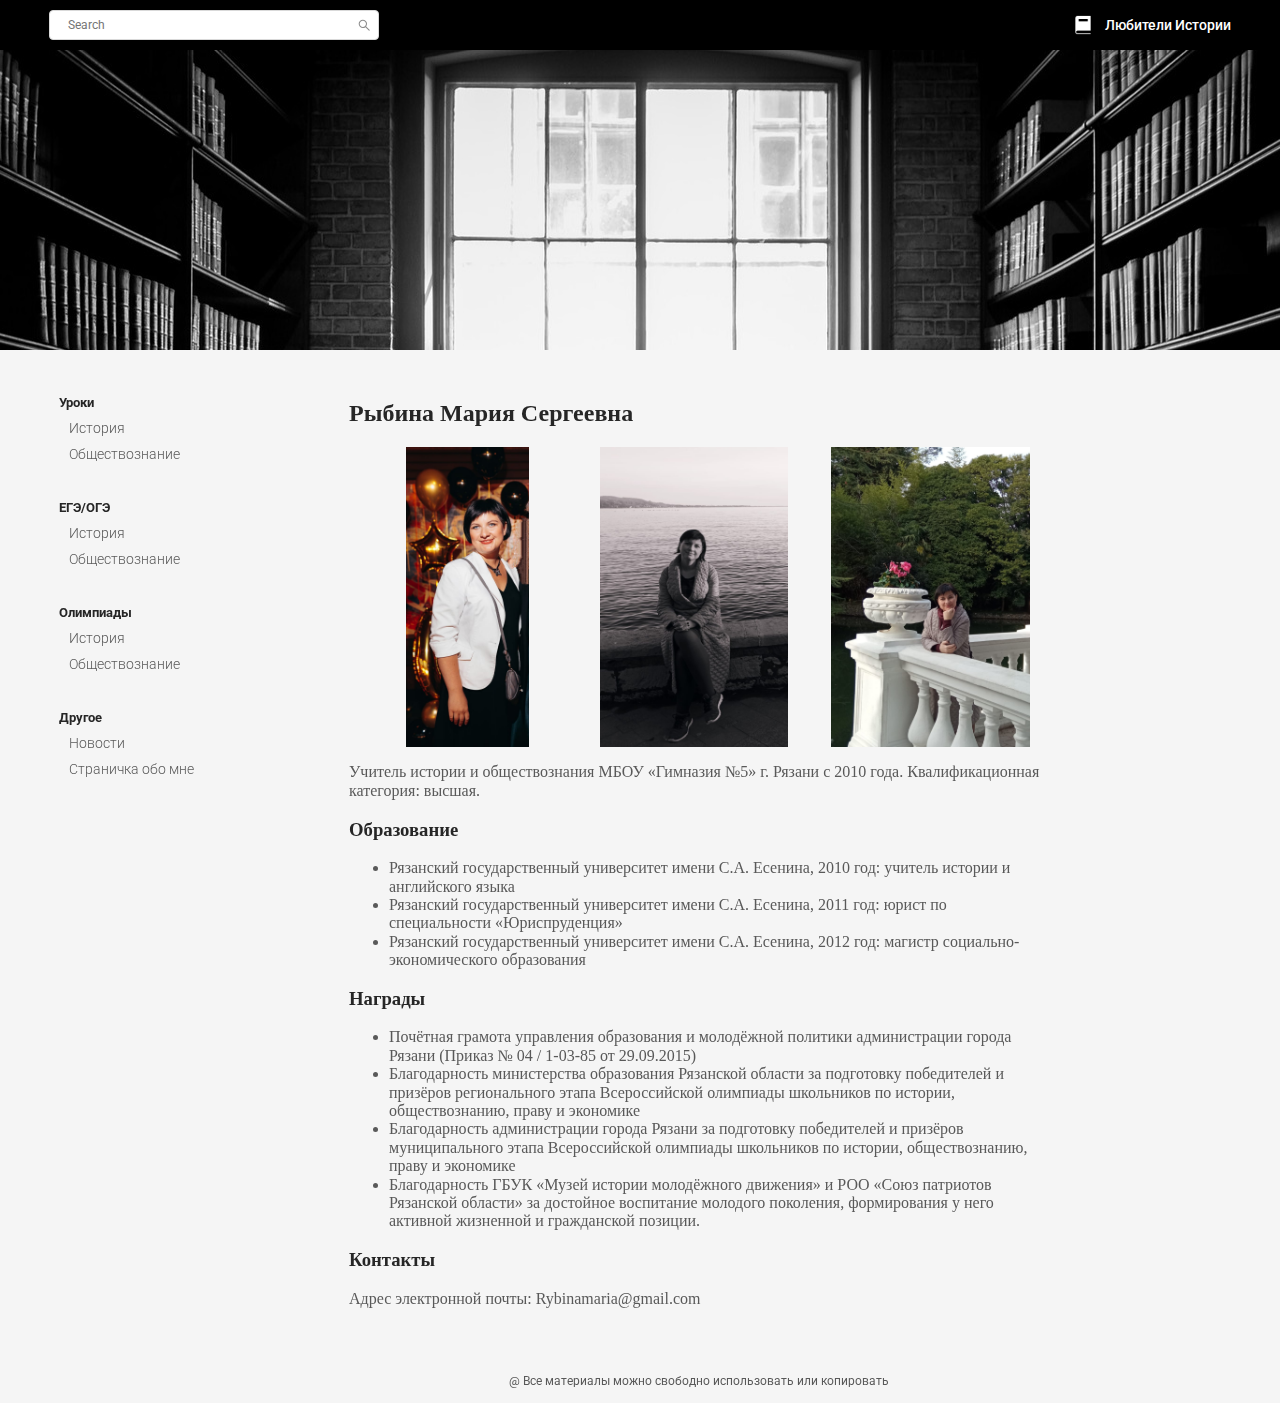
==== about.html @ 8a72e6a0 "create: admin page+ some fixes" ====
<!DOCTYPE html>
<html lang="ru">
<head>
    <meta charset="UTF-8">
    <meta name="viewport" content="width=device-width, initial-scale=1.0">
    <title>Любители Истории</title>
    <link rel="preconnect" href="https://fonts.gstatic.com">
    <link href="https://fonts.googleapis.com/css2?family=Roboto:wght@200;300;400;500;700&display=swap" rel="stylesheet"> 
    <link rel="preconnect" href="https://fonts.gstatic.com">
    <link href="https://fonts.googleapis.com/css2?family=East+Sea+Dokdo&display=swap" rel="stylesheet">
    <link rel="stylesheet" href="css/normalize.css">
    <link rel="stylesheet" href="css/style-for-small-back.css">
    <link rel="icon" href="https://anastasia-petrova.com/rybinams/favicon.ico" type="image/x-icon">
</head>
<body>
    <header class="header">
        <div class="container header__container">
            <div class="header__mobile-menu">
                <div class="header__line"></div>
                <div class="header__line"></div>
                <div class="header__line"></div>
            </div>
            <!-- /.header__mobile-menu -->
            <div class="header__search-block">
                <input type="search" class="header__search" placeholder="Search">
                <img src="img/search-icon.svg" alt="Icon: Search Icon" class="header__search-icon">
            </div>
            <!-- /.header__search-block -->
            <a href="index.html" class="header__name-block">
                <img src="img/icon.svg" alt="Icon: logo" class="header__icon">
                <span class="header__name">Любители Истории</span>
            </a>
        </div>
        <!-- /.container -->
    </header>
    <!-- /.header -->
    <section class="mobile-menu-hidden">
        <a href="#" class="mobile-link">Уроки по истории</a>
        <a href="#" class="mobile-link">Уроки по обществознанию</a>
        <a href="#" class="mobile-link">ЕГЭ, ОГЭ по истории</a>
        <a href="#" class="mobile-link">ЕГЭ, ОГЭ по обществознанию</a>
        <a href="#" class="mobile-link">Олимпиады по истории</a>
        <a href="#" class="mobile-link">Олимпиады по обществознанию</a>
    </section>
    <!-- /.header__mobile-menu-hidden -->
    <section class="background">
        <div class="background__image parallax-window" data-parallax="scroll" data-image-src="img/back-one.jpg"></div>
    </section>
    <!-- /.background-image -->
    <section class="hero">
        <div class="container hero__container">
            <div class="hero-left">
                <a href="#" class="hero__menu-text-one">Уроки</a>
                <a href="#" class="hero__menu-text-two">История</a>
                <a href="#" class="hero__menu-text-two">Обществознание</a>
                <a href="#" class="hero__menu-text-one">ЕГЭ/ОГЭ</a>
                <a href="#" class="hero__menu-text-two">История</a>
                <a href="#" class="hero__menu-text-two">Обществознание</a>
                <a href="#" class="hero__menu-text-one">Олимпиады</a>
                <a href="#" class="hero__menu-text-two">История</a>
                <a href="#" class="hero__menu-text-two">Обществознание</a>
                <a href="#" class="hero__menu-text-one">Другое</a>
                <a href="news.html" class="hero__menu-text-two">Новости</a>
                <a href="about.html" class="hero__menu-text-two">Страничка обо мне</a>
            </div>
            <!-- /.hero-left -->
            <div class="hero-right">            
                <div class="about-me">
                    <h2>Рыбина Мария Сергеевна</h2>
                    <div class="about-images">
                        <img src="img/avatar-one.jpg" alt="Icon: Image First" class="about-image-one">
                        <img src="img/avatar-two.jpg" alt="Icon: Image First" class="about-image-second">
                        <img src="img/avatar-three.jpg" alt="Icon: Image First" class="about-image-third">
                    </div>
                    <!-- /.about-images -->
                    <p>Учитель истории и обществознания МБОУ «Гимназия №5» г. Рязани с 2010 года. Квалификационная категория: высшая.</p>
                    <h3>Образование</h3>
                    <ul>
                        <li>
                            Рязанский государственный университет имени С.А. Есенина,
                            2010 год: учитель истории и английского языка</li>
                        <li>
                            Рязанский государственный университет имени С.А. Есенина,
                            2011 год: юрист по специальности «Юриспруденция»
                        </li>
                        <li>
                            Рязанский государственный университет имени С.А. Есенина,
                            2012 год: магистр социально-экономического образования
                        </li>
                    </ul>
                    <h3>Награды</h3>
                    <ul>
                        <li>
                            Почётная грамота управления образования и молодёжной
                            политики администрации города Рязани (Приказ № 04 / 1-03-85
                            от 29.09.2015)
                        </li>
                        <li>
                            Благодарность министерства образования Рязанской области за
                            подготовку победителей и призёров регионального этапа
                            Всероссийской олимпиады школьников по истории,
                            обществознанию, праву и экономике
                        </li>
                        <li>    
                            Благодарность администрации города Рязани за подготовку
                            победителей и призёров муниципального этапа Всероссийской
                            олимпиады школьников по истории, обществознанию, праву и
                            экономике
                        </li>
                        <li>
                            Благодарность ГБУК «Музей истории молодёжного движения» и
                            РОО «Союз патриотов Рязанской области» за достойное
                            воспитание молодого поколения, формирования у него активной
                            жизненной и гражданской позиции.
                        </li>
                    </ul>
                    <h3>Контакты</h3>

                    <p>
                        Адрес электронной почты: Rybinamaria@gmail.com
                    </p>
                </div>
                <!-- /.about-me -->
                <footer class="hero__footer footer">
                    <span class="footer__text">
                        @ Все материалы можно свободно использовать или копировать
                    </span> <!-- /.footer__text -->
                </footer>
                <!-- /.hero__footer -->
            </div>
            <!-- /.hero-right -->
        </div>
        <!-- /.container -->
    </section>
    <!-- /.hero -->

    <script src="js/jquery-3.5.1.min.js"></script>
    <script src="js/parallax.js"></script>
    <script>
        $(".background__image").parallax({imageSrc: 'img/back-one.jpg', speed: 0.0009, positionY: 'top'});
    </script>
    <script src="js/main.js"></script>
</body>
</html>
---- css/style-for-small-back.css ----
body{background-color:#F5F5F5}.body-another{overflow:hidden}.container{margin:auto;width:1182px;color:white;height:30px}.header{width:100%;padding:10px 0px;background-color:black;position:fixed;top:0;left:0}.header__container{display:-webkit-box;display:-ms-flexbox;display:flex;-webkit-box-pack:justify;-ms-flex-pack:justify;justify-content:space-between;-webkit-box-align:center;-ms-flex-align:center;align-items:center;position:relative}.header__search{width:330px;height:30px;background:#FFFFFF;border:1px solid #D9D9D9;-webkit-box-sizing:border-box;box-sizing:border-box;border-radius:4px;padding-left:18px;padding-right:30px;font-family:'Roboto';font-size:12px;line-height:14px;color:#BFBFBF}.header__search-block{position:relative;width:330px;height:30px}.header__search-icon{position:absolute;right:8.5px;top:9px;cursor:pointer}.header__icon{width:20px;height:20px;margin-right:12px}.header__name{font-family:'Roboto';font-weight:500;font-size:14px;line-height:16px;color:#FFFFFF}.header__name-block{display:-webkit-box;display:-ms-flexbox;display:flex;-webkit-box-align:center;-ms-flex-align:center;align-items:center;text-decoration:none}.header__mobile-menu{display:none;position:absolute;left:0;top:8.5px;cursor:pointer}.header__line{width:16px;height:1px;background-color:white;margin-top:5px}.header__line:first-child{margin-top:0}.parallax-another{display:none}.background__image{width:100%;margin-top:50px;min-height:650px;-o-object-fit:cover;object-fit:cover}.mobile-menu-hidden{display:none}.mobile-menu-visible{display:block;background-color:black;color:white;position:absolute;top:50px;left:0;bottom:0;right:0;width:100%;height:100%;overflow:auto;text-align:center}.mobile-link{color:white;text-decoration:none;font-family:'Roboto';margin-bottom:30px;display:block}.mobile-link:first-child{margin-top:100px}.mobile-link:last-child{height:80px}.hero{margin-top:30px}.hero__container{display:-webkit-box;display:-ms-flexbox;display:flex}.hero-left{width:200px;display:-webkit-box;display:-ms-flexbox;display:flex;-webkit-box-orient:vertical;-webkit-box-direction:normal;-ms-flex-direction:column;flex-direction:column}.hero__menu-text-one{font-family:'Roboto';font-weight:700;font-size:13px;line-height:15px;display:-webkit-box;display:-ms-flexbox;display:flex;-webkit-box-align:center;-ms-flex-align:center;align-items:center;color:#262626;margin-top:38px;margin-left:10px;text-decoration:none}.hero__menu-text-one:first-child{margin-top:15px}.hero__menu-text-two{font-family:'Roboto';font-weight:300;font-size:14px;line-height:16px;display:-webkit-box;display:-ms-flexbox;display:flex;-webkit-box-align:center;-ms-flex-align:center;align-items:center;color:#595959;margin-top:10px;margin-left:20px;text-decoration:none}.hero-right{margin-left:100px;width:700px}.hero__greetings{width:100%;background-color:#FFFFFF;-webkit-box-shadow:0px 2px 8px rgba(0,0,0,0.15);box-shadow:0px 2px 8px rgba(0,0,0,0.15);border-radius:4px}.hero__greetings-first{height:30px;background-color:#F5F5F5;display:-webkit-box;display:-ms-flexbox;display:flex;-webkit-box-align:center;-ms-flex-align:center;align-items:center}.hero__greetings-text{font-family:'Roboto';font-weight:700;font-size:14px;line-height:16px;color:#595959;margin-left:20px}.hero__greetings-second{padding:11px 40px 17px 20px;display:-webkit-box;display:-ms-flexbox;display:flex;-webkit-box-align:center;-ms-flex-align:center;align-items:center;-webkit-box-pack:justify;-ms-flex-pack:justify;justify-content:space-between;text-align:justify}.hero__greetings-span{font-family:'East Sea Dokdo', cursive;font-weight:400;font-size:18px;line-height:21px;color:#595959;margin-left:25px}.hero__post{background-color:#FFFFFF;-webkit-box-shadow:0px 2px 8px rgba(0,0,0,0.25);box-shadow:0px 2px 8px rgba(0,0,0,0.25);border-radius:4px;padding:20px 40px 40px 40px;margin-top:20px}.hero__post-meta{display:-webkit-box;display:-ms-flexbox;display:flex;-webkit-box-pack:justify;-ms-flex-pack:justify;justify-content:space-between;margin-bottom:46px}.hero__post-date{font-family:'Roboto';font-weight:400;font-size:12px;line-height:14px;color:#8C8C8C}.hero__post-category{font-family:'Roboto';font-weight:500;font-size:12px;line-height:14px;color:#8C8C8C}.hero__post-cat{font-weight:200;font-style:italic}.hero__post-content{font-family:'Roboto';font-weight:400;font-size:14px;line-height:21px;color:#262626;text-align:justify}.footer{padding:50px 0 15px 0;margin-top:10px;display:-webkit-box;display:-ms-flexbox;display:flex}.footer__text{font-family:'Roboto';font-weight:400;font-size:12px;line-height:14px;color:#595959;margin:auto}@media (max-width: 1440px){.background__image{min-height:600px}.container{margin:auto;width:1182px;color:white}.background__image{min-height:500px}}@media (max-width: 1250px){.container{width:980px}.background__image{min-height:400px}.hero__greetings-avatar{width:200px}.hero__greetings-span{font-size:16px}.hero__post-content{font-size:15px}.hero-right{margin-left:40px}}@media (max-width: 1050px){.container{width:850px}.hero-right{margin-left:0px}}@media (max-width: 950px){.container{width:750px}.header__mobile-menu{display:block;margin-left:-50px}.header__search-block{margin-left:0px}.hero-left{display:none}.hero-right{margin-left:0;width:100%}}@media (max-width: 900px){.header__mobile-menu{margin-left:-30px}.header__search-block{margin-left:20px}}@media (max-width: 860px){.header__mobile-menu{margin-left:-10px}.header__search-block{margin-left:40px}}@media (max-width: 820px){.container{width:90%}.header__search{width:200px;margin-left:0}.header__search-block{width:200px;margin-left:50px}.background__image{min-height:350px}}@media (max-width: 600px){.hero__greetings-avatar{width:150px}.header__mobile-menu{margin-left:0px}}@media (max-width: 500px){.header__search-block{display:none}.header__container{-webkit-box-orient:horizontal;-webkit-box-direction:reverse;-ms-flex-direction:row-reverse;flex-direction:row-reverse}.background__image{min-height:300px}.hero__greetings-second{-webkit-box-orient:vertical;-webkit-box-direction:normal;-ms-flex-direction:column;flex-direction:column;padding-right:30px;padding-left:30px}.hero__greetings-avatar{height:100px;width:100px;-o-object-fit:cover;object-fit:cover;border-radius:50%;-o-object-position:center 55%;object-position:center 55%}.hero__greetings-span{margin-top:20px;font-size:14px;margin-bottom:17px;margin-left:0}.hero__post-content{font-size:14px}}@media (max-width: 450px){.hero__greetings-avatar{height:80px;width:80px}.hero__greetings-second{padding-left:20px;padding-right:20px}.hero__post{padding-left:20px;padding-right:20px}}.background__image{min-height:300px}.about-me{color:#595959}.about-images{display:-webkit-box;display:-ms-flexbox;display:flex;width:100%;-webkit-box-pack:justify;-ms-flex-pack:justify;justify-content:space-between}.about-image-one{width:400px;height:300px;-o-object-fit:contain;object-fit:contain}.about-image-second{width:400px;height:300px;-o-object-fit:contain;object-fit:contain;margin-left:-10px}.about-image-third{width:400px;height:300px;-o-object-fit:contain;object-fit:contain}h2,h3{color:#262626}
/*# sourceMappingURL=style-for-small-back.css.map */
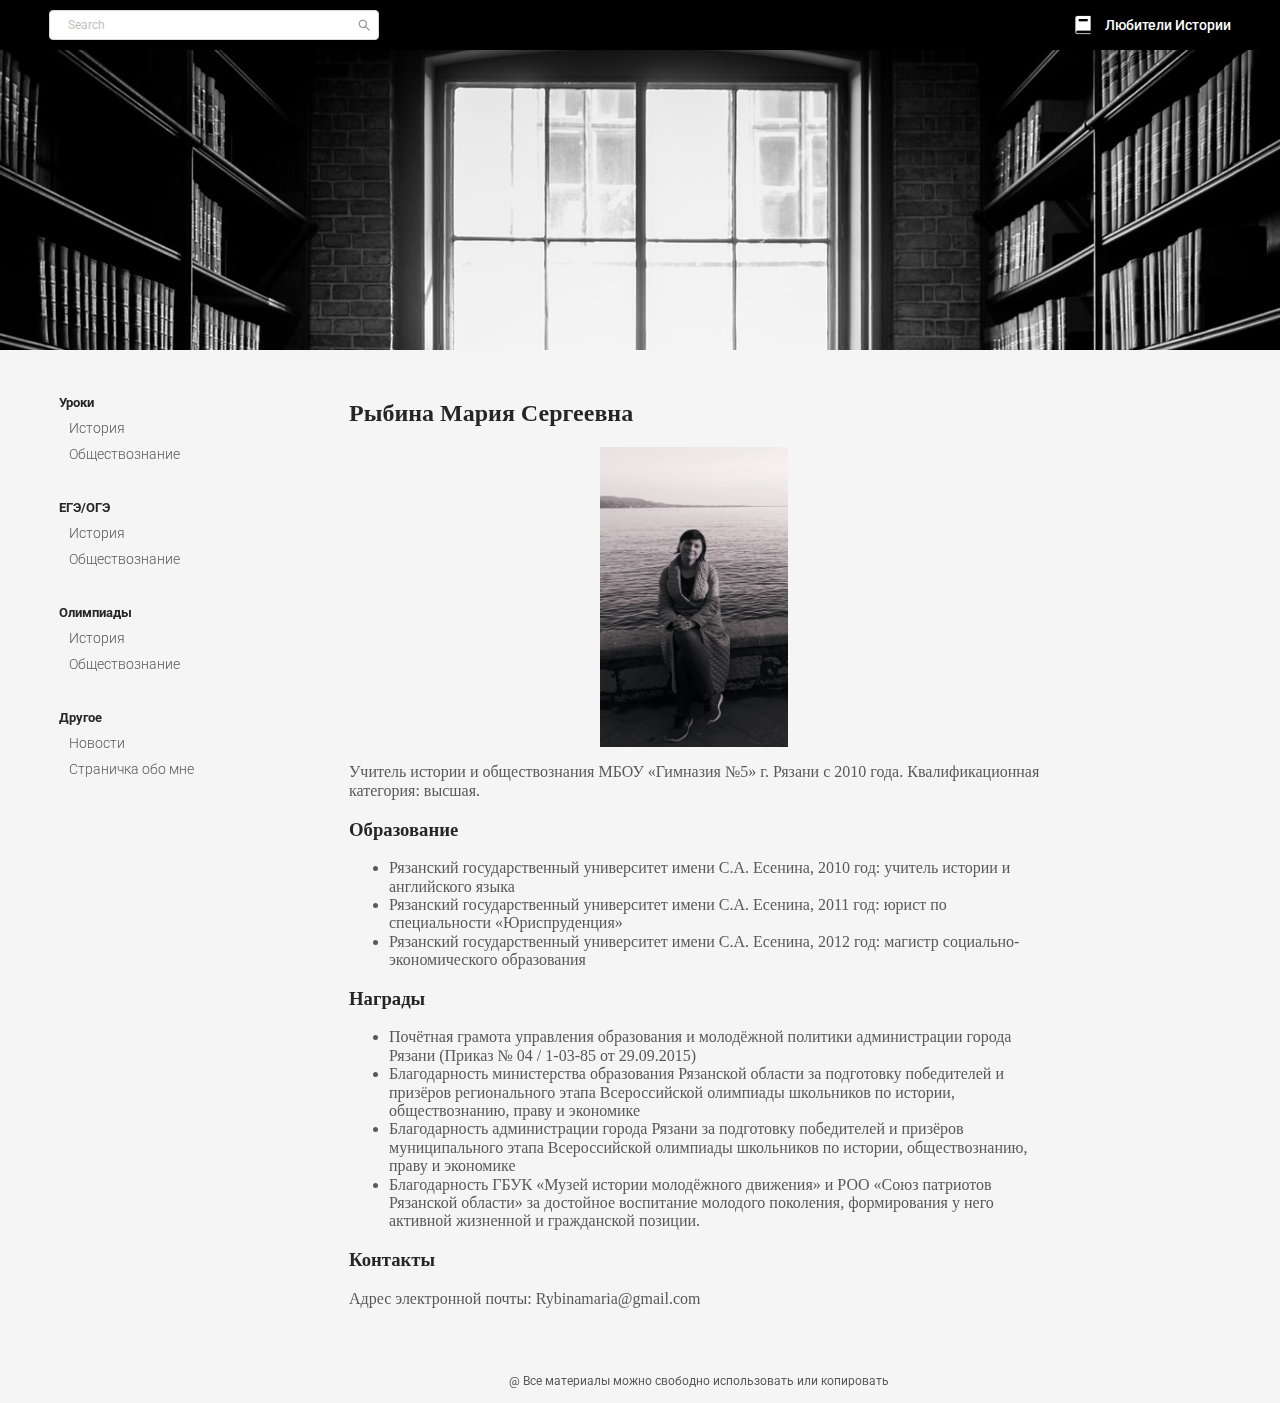
==== commit 518bce03: "fix: small fixes" ====
--- a/about.html
+++ b/about.html
@@ -26,7 +26,7 @@
                 <img src="img/search-icon.svg" alt="Icon: Search Icon" class="header__search-icon">
             </div>
             <!-- /.header__search-block -->
-            <a href="index.html" class="header__name-block">
+            <a href="index.php" class="header__name-block">
                 <img src="img/icon.svg" alt="Icon: logo" class="header__icon">
                 <span class="header__name">Любители Истории</span>
             </a>
@@ -35,12 +35,14 @@
     </header>
     <!-- /.header -->
     <section class="mobile-menu-hidden">
-        <a href="#" class="mobile-link">Уроки по истории</a>
-        <a href="#" class="mobile-link">Уроки по обществознанию</a>
-        <a href="#" class="mobile-link">ЕГЭ, ОГЭ по истории</a>
-        <a href="#" class="mobile-link">ЕГЭ, ОГЭ по обществознанию</a>
-        <a href="#" class="mobile-link">Олимпиады по истории</a>
-        <a href="#" class="mobile-link">Олимпиады по обществознанию</a>
+        <a href="materials.php?type=lesson&subject=history" class="mobile-link">Уроки по истории</a>
+        <a href="materials.php?type=lesson&subject=social" class="mobile-link">Уроки по обществознанию</a>
+        <a href="materials.php?type=exams&subject=history" class="mobile-link">ЕГЭ, ОГЭ по истории</a>
+        <a href="materials.php?type=exams&subject=social" class="mobile-link">ЕГЭ, ОГЭ по обществознанию</a>
+        <a href="materials.php?type=olymp&subject=history" class="mobile-link">Олимпиады по истории</a>
+        <a href="materials.php?type=olymp&subject=social" class="mobile-link">Олимпиады по обществознанию</a>
+        <a href="news.php" class="mobile-link">Новости</a>
+        <a href="about.html" class="mobile-link">Страничка обо мне</a>
     </section>
     <!-- /.header__mobile-menu-hidden -->
     <section class="background">
@@ -50,17 +52,17 @@
     <section class="hero">
         <div class="container hero__container">
             <div class="hero-left">
-                <a href="#" class="hero__menu-text-one">Уроки</a>
-                <a href="#" class="hero__menu-text-two">История</a>
-                <a href="#" class="hero__menu-text-two">Обществознание</a>
-                <a href="#" class="hero__menu-text-one">ЕГЭ/ОГЭ</a>
-                <a href="#" class="hero__menu-text-two">История</a>
-                <a href="#" class="hero__menu-text-two">Обществознание</a>
-                <a href="#" class="hero__menu-text-one">Олимпиады</a>
-                <a href="#" class="hero__menu-text-two">История</a>
-                <a href="#" class="hero__menu-text-two">Обществознание</a>
-                <a href="#" class="hero__menu-text-one">Другое</a>
-                <a href="news.html" class="hero__menu-text-two">Новости</a>
+                <a href="" class="hero__menu-text-one">Уроки</a>
+                <a href="materials.php?type=lesson&subject=history" class="hero__menu-text-two">История</a>
+                <a href="materials.php?type=lesson&subject=social" class="hero__menu-text-two">Обществознание</a>
+                <a href="" class="hero__menu-text-one">ЕГЭ/ОГЭ</a>
+                <a href="materials.php?type=exams&subject=history" class="hero__menu-text-two">История</a>
+                <a href="materials.php?type=exams&subject=social" class="hero__menu-text-two">Обществознание</a>
+                <a href="" class="hero__menu-text-one">Олимпиады</a>
+                <a href="materials.php?type=olymp&subject=history" class="hero__menu-text-two">История</a>
+                <a href="materials.php?type=olymp&subject=social" class="hero__menu-text-two">Обществознание</a>
+                <a href="" class="hero__menu-text-one">Другое</a>
+                <a href="news.php" class="hero__menu-text-two">Новости</a>
                 <a href="about.html" class="hero__menu-text-two">Страничка обо мне</a>
             </div>
             <!-- /.hero-left -->
@@ -68,9 +70,7 @@
                 <div class="about-me">
                     <h2>Рыбина Мария Сергеевна</h2>
                     <div class="about-images">
-                        <img src="img/avatar-one.jpg" alt="Icon: Image First" class="about-image-one">
                         <img src="img/avatar-two.jpg" alt="Icon: Image First" class="about-image-second">
-                        <img src="img/avatar-three.jpg" alt="Icon: Image First" class="about-image-third">
                     </div>
                     <!-- /.about-images -->
                     <p>Учитель истории и обществознания МБОУ «Гимназия №5» г. Рязани с 2010 года. Квалификационная категория: высшая.</p>
--- a/css/style-for-small-back.css
+++ b/css/style-for-small-back.css
@@ -1,2 +1,2 @@
-body{background-color:#F5F5F5}.body-another{overflow:hidden}.container{margin:auto;width:1182px;color:white;height:30px}.header{width:100%;padding:10px 0px;background-color:black;position:fixed;top:0;left:0}.header__container{display:-webkit-box;display:-ms-flexbox;display:flex;-webkit-box-pack:justify;-ms-flex-pack:justify;justify-content:space-between;-webkit-box-align:center;-ms-flex-align:center;align-items:center;position:relative}.header__search{width:330px;height:30px;background:#FFFFFF;border:1px solid #D9D9D9;-webkit-box-sizing:border-box;box-sizing:border-box;border-radius:4px;padding-left:18px;padding-right:30px;font-family:'Roboto';font-size:12px;line-height:14px;color:#BFBFBF}.header__search-block{position:relative;width:330px;height:30px}.header__search-icon{position:absolute;right:8.5px;top:9px;cursor:pointer}.header__icon{width:20px;height:20px;margin-right:12px}.header__name{font-family:'Roboto';font-weight:500;font-size:14px;line-height:16px;color:#FFFFFF}.header__name-block{display:-webkit-box;display:-ms-flexbox;display:flex;-webkit-box-align:center;-ms-flex-align:center;align-items:center;text-decoration:none}.header__mobile-menu{display:none;position:absolute;left:0;top:8.5px;cursor:pointer}.header__line{width:16px;height:1px;background-color:white;margin-top:5px}.header__line:first-child{margin-top:0}.parallax-another{display:none}.background__image{width:100%;margin-top:50px;min-height:650px;-o-object-fit:cover;object-fit:cover}.mobile-menu-hidden{display:none}.mobile-menu-visible{display:block;background-color:black;color:white;position:absolute;top:50px;left:0;bottom:0;right:0;width:100%;height:100%;overflow:auto;text-align:center}.mobile-link{color:white;text-decoration:none;font-family:'Roboto';margin-bottom:30px;display:block}.mobile-link:first-child{margin-top:100px}.mobile-link:last-child{height:80px}.hero{margin-top:30px}.hero__container{display:-webkit-box;display:-ms-flexbox;display:flex}.hero-left{width:200px;display:-webkit-box;display:-ms-flexbox;display:flex;-webkit-box-orient:vertical;-webkit-box-direction:normal;-ms-flex-direction:column;flex-direction:column}.hero__menu-text-one{font-family:'Roboto';font-weight:700;font-size:13px;line-height:15px;display:-webkit-box;display:-ms-flexbox;display:flex;-webkit-box-align:center;-ms-flex-align:center;align-items:center;color:#262626;margin-top:38px;margin-left:10px;text-decoration:none}.hero__menu-text-one:first-child{margin-top:15px}.hero__menu-text-two{font-family:'Roboto';font-weight:300;font-size:14px;line-height:16px;display:-webkit-box;display:-ms-flexbox;display:flex;-webkit-box-align:center;-ms-flex-align:center;align-items:center;color:#595959;margin-top:10px;margin-left:20px;text-decoration:none}.hero-right{margin-left:100px;width:700px}.hero__greetings{width:100%;background-color:#FFFFFF;-webkit-box-shadow:0px 2px 8px rgba(0,0,0,0.15);box-shadow:0px 2px 8px rgba(0,0,0,0.15);border-radius:4px}.hero__greetings-first{height:30px;background-color:#F5F5F5;display:-webkit-box;display:-ms-flexbox;display:flex;-webkit-box-align:center;-ms-flex-align:center;align-items:center}.hero__greetings-text{font-family:'Roboto';font-weight:700;font-size:14px;line-height:16px;color:#595959;margin-left:20px}.hero__greetings-second{padding:11px 40px 17px 20px;display:-webkit-box;display:-ms-flexbox;display:flex;-webkit-box-align:center;-ms-flex-align:center;align-items:center;-webkit-box-pack:justify;-ms-flex-pack:justify;justify-content:space-between;text-align:justify}.hero__greetings-span{font-family:'East Sea Dokdo', cursive;font-weight:400;font-size:18px;line-height:21px;color:#595959;margin-left:25px}.hero__post{background-color:#FFFFFF;-webkit-box-shadow:0px 2px 8px rgba(0,0,0,0.25);box-shadow:0px 2px 8px rgba(0,0,0,0.25);border-radius:4px;padding:20px 40px 40px 40px;margin-top:20px}.hero__post-meta{display:-webkit-box;display:-ms-flexbox;display:flex;-webkit-box-pack:justify;-ms-flex-pack:justify;justify-content:space-between;margin-bottom:46px}.hero__post-date{font-family:'Roboto';font-weight:400;font-size:12px;line-height:14px;color:#8C8C8C}.hero__post-category{font-family:'Roboto';font-weight:500;font-size:12px;line-height:14px;color:#8C8C8C}.hero__post-cat{font-weight:200;font-style:italic}.hero__post-content{font-family:'Roboto';font-weight:400;font-size:14px;line-height:21px;color:#262626;text-align:justify}.footer{padding:50px 0 15px 0;margin-top:10px;display:-webkit-box;display:-ms-flexbox;display:flex}.footer__text{font-family:'Roboto';font-weight:400;font-size:12px;line-height:14px;color:#595959;margin:auto}@media (max-width: 1440px){.background__image{min-height:600px}.container{margin:auto;width:1182px;color:white}.background__image{min-height:500px}}@media (max-width: 1250px){.container{width:980px}.background__image{min-height:400px}.hero__greetings-avatar{width:200px}.hero__greetings-span{font-size:16px}.hero__post-content{font-size:15px}.hero-right{margin-left:40px}}@media (max-width: 1050px){.container{width:850px}.hero-right{margin-left:0px}}@media (max-width: 950px){.container{width:750px}.header__mobile-menu{display:block;margin-left:-50px}.header__search-block{margin-left:0px}.hero-left{display:none}.hero-right{margin-left:0;width:100%}}@media (max-width: 900px){.header__mobile-menu{margin-left:-30px}.header__search-block{margin-left:20px}}@media (max-width: 860px){.header__mobile-menu{margin-left:-10px}.header__search-block{margin-left:40px}}@media (max-width: 820px){.container{width:90%}.header__search{width:200px;margin-left:0}.header__search-block{width:200px;margin-left:50px}.background__image{min-height:350px}}@media (max-width: 600px){.hero__greetings-avatar{width:150px}.header__mobile-menu{margin-left:0px}}@media (max-width: 500px){.header__search-block{display:none}.header__container{-webkit-box-orient:horizontal;-webkit-box-direction:reverse;-ms-flex-direction:row-reverse;flex-direction:row-reverse}.background__image{min-height:300px}.hero__greetings-second{-webkit-box-orient:vertical;-webkit-box-direction:normal;-ms-flex-direction:column;flex-direction:column;padding-right:30px;padding-left:30px}.hero__greetings-avatar{height:100px;width:100px;-o-object-fit:cover;object-fit:cover;border-radius:50%;-o-object-position:center 55%;object-position:center 55%}.hero__greetings-span{margin-top:20px;font-size:14px;margin-bottom:17px;margin-left:0}.hero__post-content{font-size:14px}}@media (max-width: 450px){.hero__greetings-avatar{height:80px;width:80px}.hero__greetings-second{padding-left:20px;padding-right:20px}.hero__post{padding-left:20px;padding-right:20px}}.background__image{min-height:300px}.about-me{color:#595959}.about-images{display:-webkit-box;display:-ms-flexbox;display:flex;width:100%;-webkit-box-pack:justify;-ms-flex-pack:justify;justify-content:space-between}.about-image-one{width:400px;height:300px;-o-object-fit:contain;object-fit:contain}.about-image-second{width:400px;height:300px;-o-object-fit:contain;object-fit:contain;margin-left:-10px}.about-image-third{width:400px;height:300px;-o-object-fit:contain;object-fit:contain}h2,h3{color:#262626}
+body{background-color:#F5F5F5}.body-another{overflow:hidden}.container{margin:auto;width:1182px;color:white;height:30px}.header{width:100%;padding:10px 0px;background-color:black;position:fixed;top:0;left:0}.header__container{display:-webkit-box;display:-ms-flexbox;display:flex;-webkit-box-pack:justify;-ms-flex-pack:justify;justify-content:space-between;-webkit-box-align:center;-ms-flex-align:center;align-items:center;position:relative}.header__search{width:330px;height:30px;background:#FFFFFF;border:1px solid #D9D9D9;-webkit-box-sizing:border-box;box-sizing:border-box;border-radius:4px;padding-left:18px;padding-right:30px;font-family:'Roboto';font-size:12px;line-height:14px;color:#262626}.header__search::-webkit-input-placeholder{color:#BFBFBF}.header__search:-ms-input-placeholder{color:#BFBFBF}.header__search::-ms-input-placeholder{color:#BFBFBF}.header__search::placeholder{color:#BFBFBF}.header__search-block{position:relative;width:330px;height:30px}.header__search-icon{position:absolute;right:8.5px;top:9px;cursor:pointer}.header__icon{width:20px;height:20px;margin-right:12px}.header__name{font-family:'Roboto';font-weight:500;font-size:14px;line-height:16px;color:#FFFFFF}.header__name-block{display:-webkit-box;display:-ms-flexbox;display:flex;-webkit-box-align:center;-ms-flex-align:center;align-items:center;text-decoration:none}.header__mobile-menu{display:none;position:absolute;left:0;top:8.5px;cursor:pointer}.header__line{width:16px;height:1px;background-color:white;margin-top:5px}.header__line:first-child{margin-top:0}.parallax-another{display:none}.background__image{width:100%;margin-top:50px;min-height:650px;-o-object-fit:cover;object-fit:cover}.mobile-menu-hidden{display:none}.mobile-menu-visible{display:block;background-color:black;color:white;position:absolute;top:50px;left:0;bottom:0;right:0;width:100%;height:100%;overflow:auto;text-align:center}.mobile-link{color:white;text-decoration:none;font-family:'Roboto';margin-bottom:30px;display:block}.mobile-link:first-child{margin-top:100px}.mobile-link:last-child{height:80px}.hero{margin-top:30px}.hero__container{display:-webkit-box;display:-ms-flexbox;display:flex}.hero-left{width:200px;display:-webkit-box;display:-ms-flexbox;display:flex;-webkit-box-orient:vertical;-webkit-box-direction:normal;-ms-flex-direction:column;flex-direction:column}.hero__menu-text-one{font-family:'Roboto';font-weight:700;font-size:13px;line-height:15px;display:-webkit-box;display:-ms-flexbox;display:flex;-webkit-box-align:center;-ms-flex-align:center;align-items:center;color:#262626;margin-top:38px;margin-left:10px;text-decoration:none}.hero__menu-text-one:first-child{margin-top:15px}.hero__menu-text-two{font-family:'Roboto';font-weight:300;font-size:14px;line-height:16px;display:-webkit-box;display:-ms-flexbox;display:flex;-webkit-box-align:center;-ms-flex-align:center;align-items:center;color:#595959;margin-top:10px;margin-left:20px;text-decoration:none}.hero-right{margin-left:100px;width:700px}.hero__greetings{width:100%;background-color:#FFFFFF;-webkit-box-shadow:0px 2px 8px rgba(0,0,0,0.15);box-shadow:0px 2px 8px rgba(0,0,0,0.15);border-radius:4px}.hero__greetings-first{height:30px;background-color:#F5F5F5;display:-webkit-box;display:-ms-flexbox;display:flex;-webkit-box-align:center;-ms-flex-align:center;align-items:center}.hero__greetings-text{font-family:'Roboto';font-weight:700;font-size:14px;line-height:16px;color:#595959;margin-left:20px}.hero__greetings-second{padding:11px 40px 17px 20px;display:-webkit-box;display:-ms-flexbox;display:flex;-webkit-box-align:center;-ms-flex-align:center;align-items:center;-webkit-box-pack:justify;-ms-flex-pack:justify;justify-content:space-between;text-align:justify}.hero__greetings-span{font-family:'East Sea Dokdo', cursive;font-weight:400;font-size:18px;line-height:21px;color:#595959;margin-left:25px}.hero__post{background-color:#FFFFFF;-webkit-box-shadow:0px 2px 8px rgba(0,0,0,0.25);box-shadow:0px 2px 8px rgba(0,0,0,0.25);border-radius:4px;padding:20px 40px 40px 40px;margin-top:20px}.hero__post-meta{display:-webkit-box;display:-ms-flexbox;display:flex;-webkit-box-pack:justify;-ms-flex-pack:justify;justify-content:space-between;margin-bottom:46px}.hero__post-date{font-family:'Roboto';font-weight:400;font-size:12px;line-height:14px;color:#8C8C8C}.hero__post-category{font-family:'Roboto';font-weight:500;font-size:12px;line-height:14px;color:#8C8C8C}.hero__post-cat{font-weight:200;font-style:italic}.hero__post-content{font-family:'Roboto';font-weight:400;font-size:14px;line-height:21px;color:#262626;text-align:justify}.news{display:-webkit-box;display:-ms-flexbox;display:flex;-webkit-box-orient:vertical;-webkit-box-direction:normal;-ms-flex-direction:column;flex-direction:column;-webkit-box-align:center;-ms-flex-align:center;align-items:center}.news-right{margin-top:30px;width:100%}.news-image{width:100%;-o-object-fit:cover;object-fit:cover}.footer{padding:50px 0 15px 0;margin-top:10px;display:-webkit-box;display:-ms-flexbox;display:flex}.footer__text{font-family:'Roboto';font-weight:400;font-size:12px;line-height:14px;color:#595959;margin:auto}@media (max-width: 1440px){.background__image{min-height:600px}.container{margin:auto;width:1182px;color:white}.background__image{min-height:500px}}@media (max-width: 1250px){.container{width:980px}.background__image{min-height:400px}.hero__greetings-avatar{width:200px}.hero__greetings-span{font-size:16px}.hero__post-content{font-size:15px}.hero-right{margin-left:40px}}@media (max-width: 1050px){.container{width:850px}.hero-right{margin-left:0px}}@media (max-width: 950px){.container{width:750px}.header__mobile-menu{display:block;margin-left:-50px}.header__search-block{margin-left:0px}.hero-left{display:none}.hero-right{margin-left:0;width:100%}}@media (max-width: 900px){.header__mobile-menu{margin-left:-30px}.header__search-block{margin-left:20px}}@media (max-width: 860px){.header__mobile-menu{margin-left:-10px}.header__search-block{margin-left:40px}}@media (max-width: 820px){.container{width:90%}.header__search{width:200px;margin-left:0}.header__search-block{width:200px;margin-left:50px}.background__image{min-height:350px}}@media (max-width: 600px){.hero__greetings-avatar{width:150px}.header__mobile-menu{margin-left:0px}}@media (max-width: 500px){.header__search-block{display:none}.header__container{-webkit-box-orient:horizontal;-webkit-box-direction:reverse;-ms-flex-direction:row-reverse;flex-direction:row-reverse}.background__image{min-height:300px}.hero__greetings-second{-webkit-box-orient:vertical;-webkit-box-direction:normal;-ms-flex-direction:column;flex-direction:column;padding-right:30px;padding-left:30px}.hero__greetings-avatar{height:100px;width:100px;-o-object-fit:cover;object-fit:cover;border-radius:50%;-o-object-position:center 55%;object-position:center 55%}.hero__greetings-span{margin-top:20px;font-size:14px;margin-bottom:17px;margin-left:0}.hero__post-content{font-size:14px}}@media (max-width: 450px){.hero__greetings-avatar{height:80px;width:80px}.hero__greetings-second{padding-left:20px;padding-right:20px}.hero__post{padding-left:20px;padding-right:20px}}.background__image{min-height:300px}.about-me{color:#595959}.about-images{display:-webkit-box;display:-ms-flexbox;display:flex;width:100%;-webkit-box-pack:center;-ms-flex-pack:center;justify-content:center}.about-image-second{width:400px;height:300px;-o-object-fit:contain;object-fit:contain;margin-left:-10px}h2,h3{color:#262626}@media (max-width: 950px){.about-image-one,.about-image-second,.about-image-third{width:350px;height:200px}}@media (max-width: 500px){.about-image-one,.about-image-third{display:none}.about-image-second{width:60%;-o-object-fit:cover;object-fit:cover;margin:auto}}
 /*# sourceMappingURL=style-for-small-back.css.map */